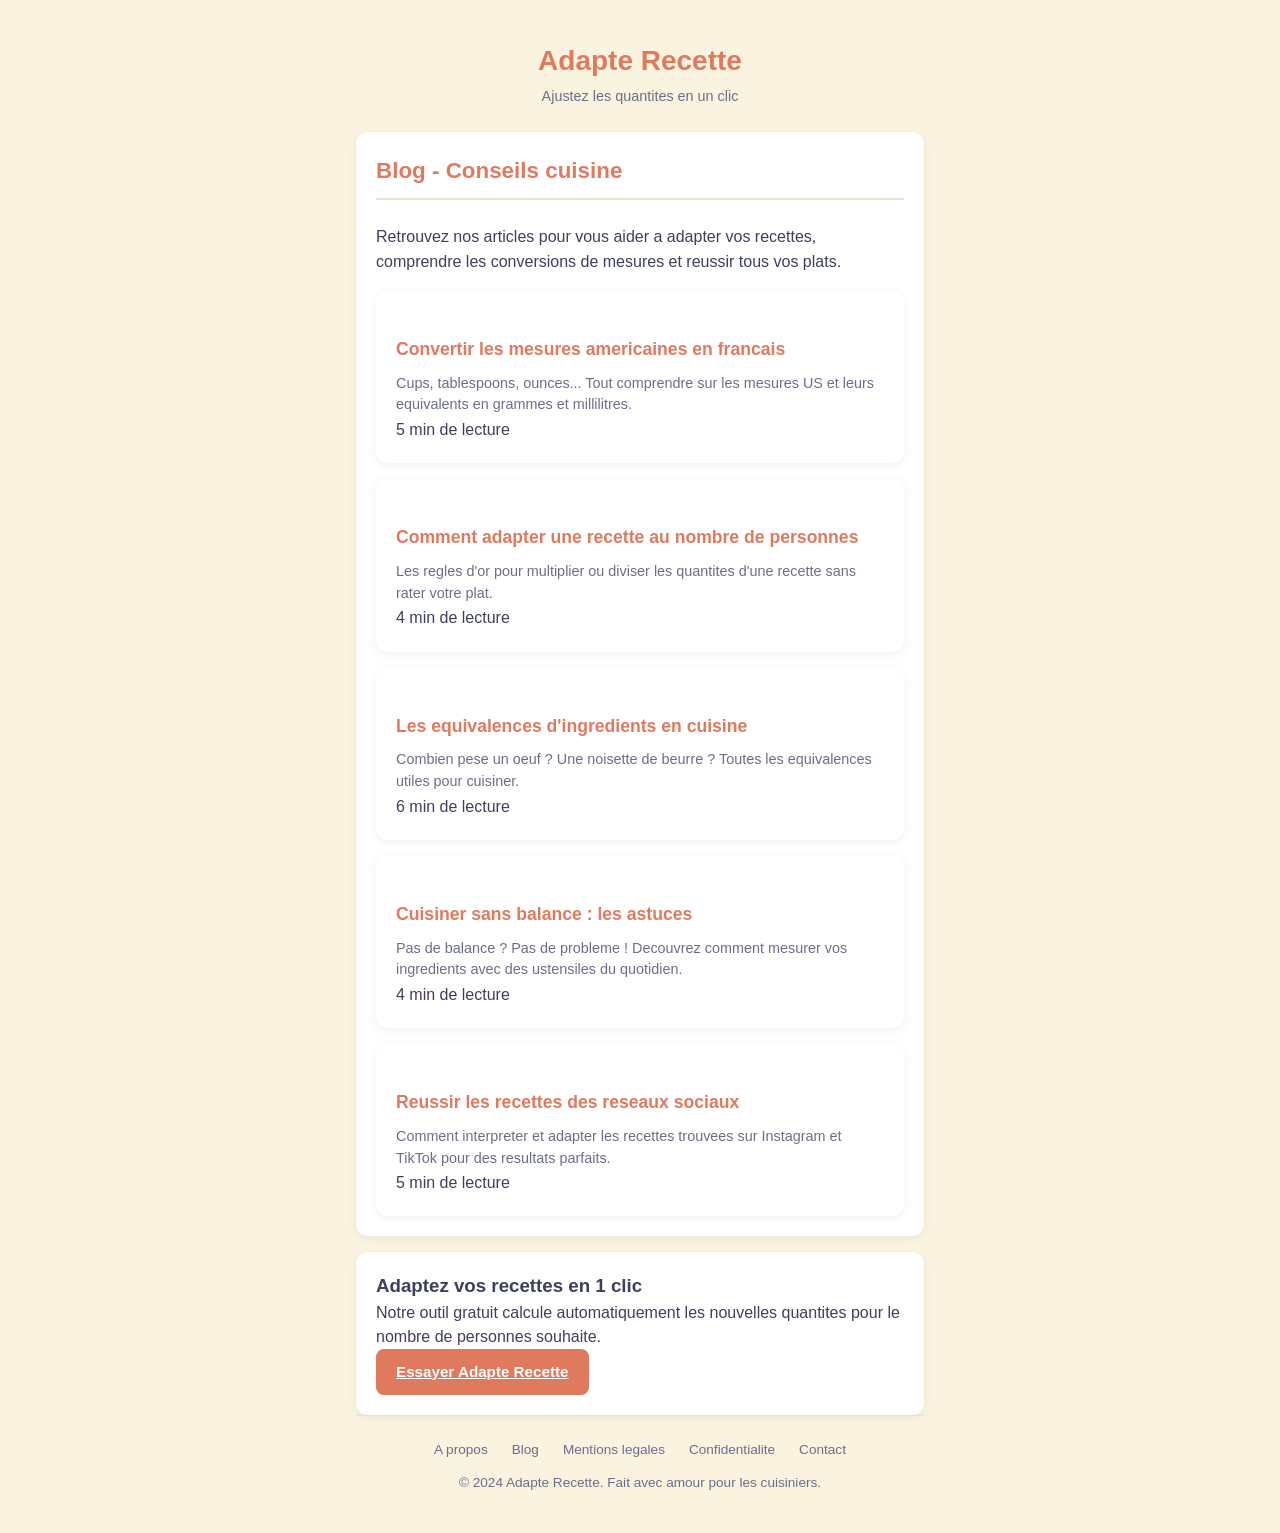
==== blog/index.html @ 4d9b710d "Add blog section with 5 SEO articles and internal linking - Add blog index page with article cards -" ====
<!DOCTYPE html>
<html lang="fr">
<head>
    <meta charset="UTF-8">
    <meta name="viewport" content="width=device-width, initial-scale=1.0">
    <meta name="description" content="Conseils et astuces pour adapter vos recettes, convertir les mesures et reussir tous vos plats.">
    <meta name="theme-color" content="#E07A5F">
    <title>Blog - Conseils cuisine | Adapte Recette</title>
    <link rel="icon" type="image/svg+xml" href="/icons/icon.svg">
    <link rel="apple-touch-icon" href="/icons/icon-192.png">
    <link rel="stylesheet" href="/style.css?v=4">
    <link rel="canonical" href="https://adapte-recette.fr/blog">
</head>
<body>
    <div class="container">
        <header>
            <a href="/" class="header-link">
                <h1>Adapte Recette</h1>
            </a>
            <p class="subtitle">Ajustez les quantites en un clic</p>
        </header>

        <main>
            <section class="card content-page">
                <h2>Blog - Conseils cuisine</h2>
                <p class="blog-intro">Retrouvez nos articles pour vous aider a adapter vos recettes, comprendre les conversions de mesures et reussir tous vos plats.</p>

                <div class="blog-grid">
                    <article class="blog-card">
                        <h3><a href="/blog/convertir-mesures-americaines-francaises">Convertir les mesures americaines en francais</a></h3>
                        <p>Cups, tablespoons, ounces... Tout comprendre sur les mesures US et leurs equivalents en grammes et millilitres.</p>
                        <span class="blog-meta">5 min de lecture</span>
                    </article>

                    <article class="blog-card">
                        <h3><a href="/blog/adapter-recette-nombre-personnes">Comment adapter une recette au nombre de personnes</a></h3>
                        <p>Les regles d'or pour multiplier ou diviser les quantites d'une recette sans rater votre plat.</p>
                        <span class="blog-meta">4 min de lecture</span>
                    </article>

                    <article class="blog-card">
                        <h3><a href="/blog/equivalences-ingredients-cuisine">Les equivalences d'ingredients en cuisine</a></h3>
                        <p>Combien pese un oeuf ? Une noisette de beurre ? Toutes les equivalences utiles pour cuisiner.</p>
                        <span class="blog-meta">6 min de lecture</span>
                    </article>

                    <article class="blog-card">
                        <h3><a href="/blog/cuisiner-sans-balance">Cuisiner sans balance : les astuces</a></h3>
                        <p>Pas de balance ? Pas de probleme ! Decouvrez comment mesurer vos ingredients avec des ustensiles du quotidien.</p>
                        <span class="blog-meta">4 min de lecture</span>
                    </article>

                    <article class="blog-card">
                        <h3><a href="/blog/reussir-recettes-reseaux-sociaux">Reussir les recettes des reseaux sociaux</a></h3>
                        <p>Comment interpreter et adapter les recettes trouvees sur Instagram et TikTok pour des resultats parfaits.</p>
                        <span class="blog-meta">5 min de lecture</span>
                    </article>
                </div>
            </section>

            <section class="card cta-card">
                <h3>Adaptez vos recettes en 1 clic</h3>
                <p>Notre outil gratuit calcule automatiquement les nouvelles quantites pour le nombre de personnes souhaite.</p>
                <a href="/" class="btn btn-primary">Essayer Adapte Recette</a>
            </section>
        </main>

        <footer>
            <div class="footer-links">
                <a href="/a-propos">A propos</a>
                <a href="/blog">Blog</a>
                <a href="/mentions-legales">Mentions legales</a>
                <a href="/confidentialite">Confidentialite</a>
                <a href="/contact">Contact</a>
            </div>
            <p class="footer-copy">&copy; 2024 Adapte Recette. Fait avec amour pour les cuisiniers.</p>
        </footer>
    </div>
</body>
</html>
---- style.css ----
/* Variables */
:root {
    --color-primary: #E07A5F;
    --color-primary-dark: #c9644a;
    --color-secondary: #F4A261;
    --color-accent: #F2CC8F;
    --color-bg: #FAF3E0;
    --color-bg-card: #FFFFFF;
    --color-text: #3D405B;
    --color-text-light: #6B6E8A;
    --color-border: #E8E1D1;
    --color-success: #81B29A;
    --color-error: #E07A5F;
    --radius: 12px;
    --radius-sm: 8px;
    --shadow: 0 2px 8px rgba(61, 64, 91, 0.08);
    --shadow-lg: 0 4px 16px rgba(61, 64, 91, 0.12);
    --transition: 0.2s ease;
}

/* Reset */
*, *::before, *::after {
    box-sizing: border-box;
    margin: 0;
    padding: 0;
}

/* Base */
html {
    font-size: 16px;
}

body {
    font-family: -apple-system, BlinkMacSystemFont, 'Segoe UI', Roboto, Oxygen, Ubuntu, sans-serif;
    background-color: var(--color-bg);
    color: var(--color-text);
    line-height: 1.5;
    min-height: 100vh;
}

/* Container */
.container {
    max-width: 600px;
    margin: 0 auto;
    padding: 1rem;
    min-height: 100vh;
    display: flex;
    flex-direction: column;
}

/* Header */
header {
    text-align: center;
    padding: 1.5rem 0;
}

header h1 {
    font-size: 1.75rem;
    color: var(--color-primary);
    font-weight: 700;
}

.subtitle {
    color: var(--color-text-light);
    font-size: 0.9rem;
    margin-top: 0.25rem;
}

/* Main */
main {
    flex: 1;
    display: flex;
    flex-direction: column;
    gap: 1rem;
}

/* Cards */
.card {
    background: var(--color-bg-card);
    border-radius: var(--radius);
    padding: 1.25rem;
    box-shadow: var(--shadow);
}

.card h2 {
    font-size: 1.1rem;
    margin-bottom: 1rem;
    color: var(--color-text);
}

/* Tabs */
.tabs {
    display: flex;
    gap: 0.5rem;
    margin-bottom: 1rem;
    border-bottom: 2px solid var(--color-border);
    padding-bottom: 0.5rem;
}

.tab {
    flex: 1;
    padding: 0.6rem 0.75rem;
    border: none;
    background: transparent;
    color: var(--color-text-light);
    font-size: 0.9rem;
    font-weight: 500;
    cursor: pointer;
    border-radius: var(--radius-sm);
    transition: var(--transition);
}

.tab:hover {
    background: var(--color-bg);
}

.tab.active {
    background: var(--color-primary);
    color: white;
}

/* Tab panels */
.tab-panel {
    display: none;
}

.tab-panel.active {
    display: block;
}

/* Form elements */
label {
    display: block;
    font-size: 0.9rem;
    font-weight: 500;
    margin-bottom: 0.5rem;
    color: var(--color-text);
}

input[type="text"],
input[type="url"],
input[type="number"],
textarea {
    width: 100%;
    padding: 0.75rem 1rem;
    border: 2px solid var(--color-border);
    border-radius: var(--radius-sm);
    font-size: 1rem;
    font-family: inherit;
    transition: var(--transition);
    background: var(--color-bg-card);
}

input:focus,
textarea:focus {
    outline: none;
    border-color: var(--color-primary);
}

textarea {
    resize: vertical;
    min-height: 120px;
}

.input-group {
    display: flex;
    gap: 0.5rem;
}

.input-group input {
    flex: 1;
}

.hint {
    font-size: 0.8rem;
    color: var(--color-text-light);
    margin-top: 0.5rem;
}

/* Buttons */
.btn {
    padding: 0.75rem 1.25rem;
    border: none;
    border-radius: var(--radius-sm);
    font-size: 0.95rem;
    font-weight: 600;
    cursor: pointer;
    transition: var(--transition);
    display: inline-flex;
    align-items: center;
    justify-content: center;
    gap: 0.5rem;
}

.btn-primary {
    background: var(--color-primary);
    color: white;
}

.btn-primary:hover {
    background: var(--color-primary-dark);
}

.btn-primary:active {
    transform: scale(0.98);
}

.btn-secondary {
    background: var(--color-bg);
    color: var(--color-text);
    border: 2px solid var(--color-border);
}

.btn-secondary:hover {
    background: var(--color-border);
}

.btn-icon {
    width: 40px;
    height: 40px;
    padding: 0;
    border: none;
    border-radius: var(--radius-sm);
    font-size: 1.25rem;
    cursor: pointer;
    transition: var(--transition);
    display: flex;
    align-items: center;
    justify-content: center;
}

.btn-add {
    background: var(--color-success);
    color: white;
}

.btn-add:hover {
    opacity: 0.9;
}

.btn-remove {
    background: var(--color-error);
    color: white;
}

.btn-remove:hover {
    opacity: 0.9;
}

.btn-chip {
    padding: 0.4rem 0.75rem;
    border: 2px solid var(--color-border);
    border-radius: 20px;
    background: var(--color-bg-card);
    color: var(--color-text);
    font-size: 0.85rem;
    cursor: pointer;
    transition: var(--transition);
}

.btn-chip:hover {
    border-color: var(--color-primary);
    color: var(--color-primary);
}

.btn-chip.active {
    background: var(--color-primary);
    border-color: var(--color-primary);
    color: white;
}

/* Manual form */
.manual-form {
    display: flex;
    flex-direction: column;
    gap: 0.75rem;
    margin-bottom: 1rem;
}

.manual-row {
    display: grid;
    grid-template-columns: 1fr 1fr 2fr auto;
    gap: 0.5rem;
    align-items: center;
}

.manual-row input {
    padding: 0.6rem 0.75rem;
}

/* Portions row (original → target) */
.portions-row {
    display: flex;
    align-items: center;
    justify-content: center;
    gap: 0.75rem;
    margin-bottom: 1rem;
    padding: 1rem;
    background: var(--color-bg);
    border-radius: var(--radius-sm);
    flex-wrap: wrap;
}

.portions-original,
.portions-target-group {
    display: flex;
    align-items: center;
    gap: 0.5rem;
}

.portions-original label,
.portions-target-group label {
    margin-bottom: 0;
    white-space: nowrap;
    font-size: 0.9rem;
}

.portions-original input {
    width: 60px;
    text-align: center;
    font-weight: 600;
    font-size: 1.1rem;
}

.portions-arrow {
    font-size: 1.5rem;
    color: var(--color-primary);
    font-weight: bold;
}

.portions-hint {
    font-size: 0.75rem;
    color: var(--color-secondary);
    font-style: italic;
    display: none;
}

.portions-original.needs-check .portions-hint {
    display: inline;
}

.portions-original.needs-check input {
    border-color: var(--color-secondary);
    background-color: #FFF8F0;
}

.portions-original.confirmed .portions-hint {
    display: none;
}

/* Stepper component (+/-) */
.stepper {
    display: inline-flex;
    align-items: stretch;
    background: var(--color-bg-card);
    border: 2px solid var(--color-primary);
    border-radius: var(--radius);
    overflow: hidden;
    height: 52px;
}

.stepper input[type="number"] {
    width: 60px;
    height: 100%;
    text-align: center;
    font-weight: 700;
    font-size: 1.4rem;
    border: none;
    border-left: 2px solid var(--color-primary);
    border-right: 2px solid var(--color-primary);
    border-radius: 0;
    padding: 0;
    background: white;
    -moz-appearance: textfield;
    color: var(--color-text);
}

.stepper input[type="number"]::-webkit-outer-spin-button,
.stepper input[type="number"]::-webkit-inner-spin-button {
    -webkit-appearance: none;
    margin: 0;
}

.stepper input[type="number"]:focus {
    outline: none;
    box-shadow: none;
}

button.stepper-btn {
    width: 52px;
    height: 100%;
    min-width: 52px;
    padding: 0;
    margin: 0;
    border: none;
    border-radius: 0;
    background: var(--color-primary);
    color: white;
    font-size: 1.75rem;
    font-weight: 300;
    cursor: pointer;
    transition: background 0.15s ease;
    display: flex;
    align-items: center;
    justify-content: center;
    line-height: 1;
    -webkit-tap-highlight-color: transparent;
    user-select: none;
}

button.stepper-btn:hover {
    background: var(--color-primary-dark);
}

button.stepper-btn:active {
    background: #B8543B;
}

/* Collapsible sections */
.collapsible .collapsible-header {
    display: flex;
    justify-content: space-between;
    align-items: center;
    cursor: pointer;
    padding: 0.5rem 0;
    user-select: none;
}

.collapsible .collapsible-header h2 {
    margin-bottom: 0;
}

.collapsible .collapse-icon {
    font-size: 0.8rem;
    color: var(--color-text-light);
    transition: transform 0.2s ease;
}

.collapsible.collapsed .collapse-icon {
    transform: rotate(-90deg);
}

.collapsible .collapsible-content {
    overflow: hidden;
    transition: max-height 0.3s ease;
}

.collapsible.collapsed .collapsible-content {
    max-height: 0 !important;
    padding-top: 0;
    padding-bottom: 0;
}

.ingredient-count {
    font-size: 0.85rem;
    color: var(--color-text-light);
    font-weight: normal;
}

/* Ingredients list */
.ingredients-list {
    display: flex;
    flex-direction: column;
    gap: 0.5rem;
    margin-bottom: 1rem;
}

.ingredient-item {
    display: grid;
    grid-template-columns: 1fr 1fr 2fr auto;
    gap: 0.5rem;
    align-items: center;
    padding: 0.5rem;
    background: var(--color-bg);
    border-radius: var(--radius-sm);
}

.ingredient-item input {
    padding: 0.5rem 0.75rem;
    font-size: 0.9rem;
}

/* Radio buttons */
.calc-mode {
    display: flex;
    gap: 1rem;
    margin-bottom: 1rem;
    justify-content: center;
}

.radio-label {
    display: flex;
    align-items: center;
    gap: 0.5rem;
    cursor: pointer;
    font-size: 0.95rem;
}

.radio-label input[type="radio"] {
    width: 18px;
    height: 18px;
    accent-color: var(--color-primary);
}

/* Calc input */
.calc-input {
    padding: 1rem;
    background: var(--color-bg);
    border-radius: var(--radius-sm);
}

.calc-input label {
    margin-bottom: 0.5rem;
}

.calc-input input {
    width: 100px;
    text-align: center;
    font-size: 1.25rem;
    font-weight: 600;
}

.quick-multipliers {
    display: flex;
    gap: 0.5rem;
    margin-top: 0.75rem;
    flex-wrap: wrap;
}

/* Result section */
.result-info {
    font-size: 0.9rem;
    color: var(--color-text-light);
    margin-bottom: 1rem;
    padding-bottom: 0.75rem;
    border-bottom: 1px solid var(--color-border);
}

.result-list {
    display: flex;
    flex-direction: column;
    gap: 0.5rem;
    margin-bottom: 1rem;
}

.result-item {
    display: flex;
    align-items: center;
    gap: 0.75rem;
    padding: 0.75rem;
    background: var(--color-bg);
    border-radius: var(--radius-sm);
}

.result-item-qty {
    font-weight: 600;
    color: var(--color-primary);
    min-width: 80px;
}

.result-item-name {
    font-weight: 500;
    flex: 1;
}

/* Footer */
footer {
    text-align: center;
    padding: 1.5rem 0;
    color: var(--color-text-light);
    font-size: 0.85rem;
    margin-top: auto;
    border-top: 1px solid var(--color-border);
}

.footer-links {
    display: flex;
    justify-content: center;
    gap: 1.5rem;
    flex-wrap: wrap;
    margin-bottom: 0.75rem;
}

.footer-links a {
    color: var(--color-text-light);
    text-decoration: none;
    transition: color 0.2s ease;
}

.footer-links a:hover {
    color: var(--color-primary);
}

.footer-copy {
    margin: 0;
}

/* Header link */
.header-link {
    text-decoration: none;
    color: inherit;
}

/* Content pages (About, Legal, etc.) */
.content-page {
    line-height: 1.7;
}

.content-page h2 {
    font-size: 1.4rem;
    color: var(--color-primary);
    margin-bottom: 1.5rem;
    padding-bottom: 0.5rem;
    border-bottom: 2px solid var(--color-border);
}

.content-page h3 {
    font-size: 1.1rem;
    color: var(--color-text);
    margin-top: 1.5rem;
    margin-bottom: 0.75rem;
}

.content-page h4 {
    font-size: 0.95rem;
    color: var(--color-text);
    margin-top: 1rem;
    margin-bottom: 0.5rem;
}

.content-page p {
    margin-bottom: 0.75rem;
    color: var(--color-text);
}

.content-page ul,
.content-page ol {
    margin-bottom: 1rem;
    padding-left: 1.5rem;
}

.content-page li {
    margin-bottom: 0.5rem;
}

.content-page a {
    color: var(--color-primary);
    text-decoration: none;
}

.content-page a:hover {
    text-decoration: underline;
}

.content-page section {
    margin-bottom: 1.5rem;
}

.content-page .last-update {
    font-size: 0.8rem;
    color: var(--color-text-light);
    font-style: italic;
    margin-top: 2rem;
    padding-top: 1rem;
    border-top: 1px solid var(--color-border);
}

/* Cookies table */
.cookies-table {
    width: 100%;
    border-collapse: collapse;
    margin: 1rem 0;
    font-size: 0.9rem;
}

.cookies-table th,
.cookies-table td {
    padding: 0.75rem;
    text-align: left;
    border-bottom: 1px solid var(--color-border);
}

.cookies-table th {
    background: var(--color-bg);
    font-weight: 600;
}

/* Social links */
.social-links {
    display: flex;
    gap: 1rem;
    margin-top: 0.5rem;
}

.social-link {
    display: inline-flex;
    align-items: center;
    gap: 0.5rem;
    padding: 0.5rem 1rem;
    background: var(--color-bg);
    border-radius: var(--radius-sm);
    color: var(--color-text);
    text-decoration: none;
    font-weight: 500;
    transition: var(--transition);
}

.social-link:hover {
    background: var(--color-primary);
    color: white;
}

/* Loading overlay */
.loading-overlay {
    position: fixed;
    top: 0;
    left: 0;
    right: 0;
    bottom: 0;
    background: rgba(250, 243, 224, 0.9);
    display: flex;
    flex-direction: column;
    align-items: center;
    justify-content: center;
    gap: 1rem;
    z-index: 1000;
}

.spinner {
    width: 40px;
    height: 40px;
    border: 4px solid var(--color-border);
    border-top-color: var(--color-primary);
    border-radius: 50%;
    animation: spin 0.8s linear infinite;
}

@keyframes spin {
    to { transform: rotate(360deg); }
}

/* Toast notifications */
.toast-container {
    position: fixed;
    bottom: 1rem;
    left: 50%;
    transform: translateX(-50%);
    z-index: 1001;
    display: flex;
    flex-direction: column;
    gap: 0.5rem;
}

.toast {
    padding: 0.75rem 1.25rem;
    border-radius: var(--radius-sm);
    background: var(--color-text);
    color: white;
    font-size: 0.9rem;
    box-shadow: var(--shadow-lg);
    animation: slideUp 0.3s ease;
}

.toast.success {
    background: var(--color-success);
}

.toast.error {
    background: var(--color-error);
}

@keyframes slideUp {
    from {
        opacity: 0;
        transform: translateY(20px);
    }
    to {
        opacity: 1;
        transform: translateY(0);
    }
}

/* Help details */
.help-details {
    margin-top: 1rem;
    font-size: 0.85rem;
}

.help-details summary {
    cursor: pointer;
    color: var(--color-primary);
    font-weight: 500;
}

.help-details summary:hover {
    text-decoration: underline;
}

.help-content {
    margin-top: 0.75rem;
    padding: 1rem;
    background: var(--color-bg);
    border-radius: var(--radius-sm);
    color: var(--color-text-light);
}

.help-content p {
    margin-bottom: 0.5rem;
    color: var(--color-text);
}

.help-content ol {
    margin-left: 1.25rem;
    margin-bottom: 1rem;
}

.help-content ol:last-child {
    margin-bottom: 0;
}

.help-content li {
    margin-bottom: 0.25rem;
}

/* Responsive */
@media (max-width: 480px) {
    .manual-row,
    .ingredient-item {
        grid-template-columns: 1fr 1fr;
        gap: 0.5rem;
    }

    /* Nom de l'ingredient sur toute la largeur */
    .manual-row .ingredient-name,
    .ingredient-item input[data-field="name"] {
        grid-column: 1 / -1;
        order: -1;
    }

    .manual-row .btn-icon,
    .ingredient-item .btn-icon {
        grid-column: 2;
        justify-self: end;
    }

    .tabs {
        flex-wrap: wrap;
    }

    .tab {
        font-size: 0.85rem;
        padding: 0.5rem;
    }
}

/* PWA standalone mode */
@media (display-mode: standalone) {
    .container {
        padding-top: env(safe-area-inset-top);
        padding-bottom: env(safe-area-inset-bottom);
    }
}

/* Ad container */
.ad-container {
    margin: 1rem 0;
    min-height: 100px;
    display: flex;
    justify-content: center;
    align-items: center;
}

.ad-container ins {
    max-width: 100%;
}

/* ===================== */
/* Blog Styles           */
/* ===================== */

/* Breadcrumb navigation */
.breadcrumb {
    font-size: 0.85rem;
    color: var(--color-text-light);
    margin-bottom: 1rem;
    padding: 0.5rem 0;
}

.breadcrumb a {
    color: var(--color-primary);
    text-decoration: none;
}

.breadcrumb a:hover {
    text-decoration: underline;
}

/* Blog grid (listing page) */
.blog-grid {
    display: grid;
    grid-template-columns: 1fr;
    gap: 1rem;
    margin-top: 1rem;
}

.blog-card {
    background: var(--color-bg-card);
    border-radius: var(--radius);
    padding: 1.25rem;
    box-shadow: var(--shadow);
    text-decoration: none;
    color: inherit;
    transition: var(--transition);
    display: block;
}

.blog-card:hover {
    box-shadow: var(--shadow-lg);
    transform: translateY(-2px);
}

.blog-card h3 {
    font-size: 1.1rem;
    color: var(--color-primary);
    margin-bottom: 0.5rem;
}

.blog-card p {
    font-size: 0.9rem;
    color: var(--color-text-light);
    line-height: 1.5;
    margin: 0;
}

.blog-card .blog-card-meta {
    font-size: 0.8rem;
    color: var(--color-text-light);
    margin-top: 0.75rem;
    opacity: 0.8;
}

/* Blog article styles */
.blog-article h2 {
    font-size: 1.5rem;
}

.article-meta {
    font-size: 0.85rem;
    color: var(--color-text-light);
    margin-bottom: 1.5rem;
    padding-bottom: 1rem;
    border-bottom: 1px solid var(--color-border);
}

.article-intro {
    font-size: 1.05rem;
    color: var(--color-text);
    line-height: 1.7;
    margin-bottom: 1.5rem;
    padding: 1rem;
    background: var(--color-bg);
    border-radius: var(--radius-sm);
    border-left: 4px solid var(--color-primary);
}

/* Conversion tables in articles */
.conversion-table {
    width: 100%;
    border-collapse: collapse;
    margin: 1rem 0;
    font-size: 0.9rem;
    background: var(--color-bg-card);
    border-radius: var(--radius-sm);
    overflow: hidden;
}

.conversion-table th,
.conversion-table td {
    padding: 0.75rem 1rem;
    text-align: left;
    border-bottom: 1px solid var(--color-border);
}

.conversion-table th {
    background: var(--color-primary);
    color: white;
    font-weight: 600;
}

.conversion-table tr:last-child td {
    border-bottom: none;
}

.conversion-table tr:nth-child(even) {
    background: var(--color-bg);
}

/* Formula box (for mathematical formulas) */
.formula-box {
    background: var(--color-bg);
    border: 2px solid var(--color-secondary);
    border-radius: var(--radius);
    padding: 1rem 1.25rem;
    margin: 1rem 0;
    text-align: center;
}

.formula-box code {
    font-size: 1.1rem;
    font-weight: 600;
    color: var(--color-text);
    background: none;
    padding: 0;
}

/* Article CTA (Call to Action) */
.article-cta {
    background: linear-gradient(135deg, var(--color-primary) 0%, var(--color-primary-dark) 100%);
    color: white;
    border-radius: var(--radius);
    padding: 1.5rem;
    margin-top: 2rem;
    text-align: center;
}

.article-cta h4 {
    font-size: 1.2rem;
    margin-bottom: 0.5rem;
    color: white;
}

.article-cta p {
    font-size: 0.95rem;
    opacity: 0.95;
    margin-bottom: 1rem;
    color: white;
}

.article-cta .btn-primary {
    background: white;
    color: var(--color-primary);
}

.article-cta .btn-primary:hover {
    background: var(--color-bg);
}

/* Blog intro on listing page */
.blog-intro {
    color: var(--color-text-light);
    margin-bottom: 1rem;
    line-height: 1.6;
}
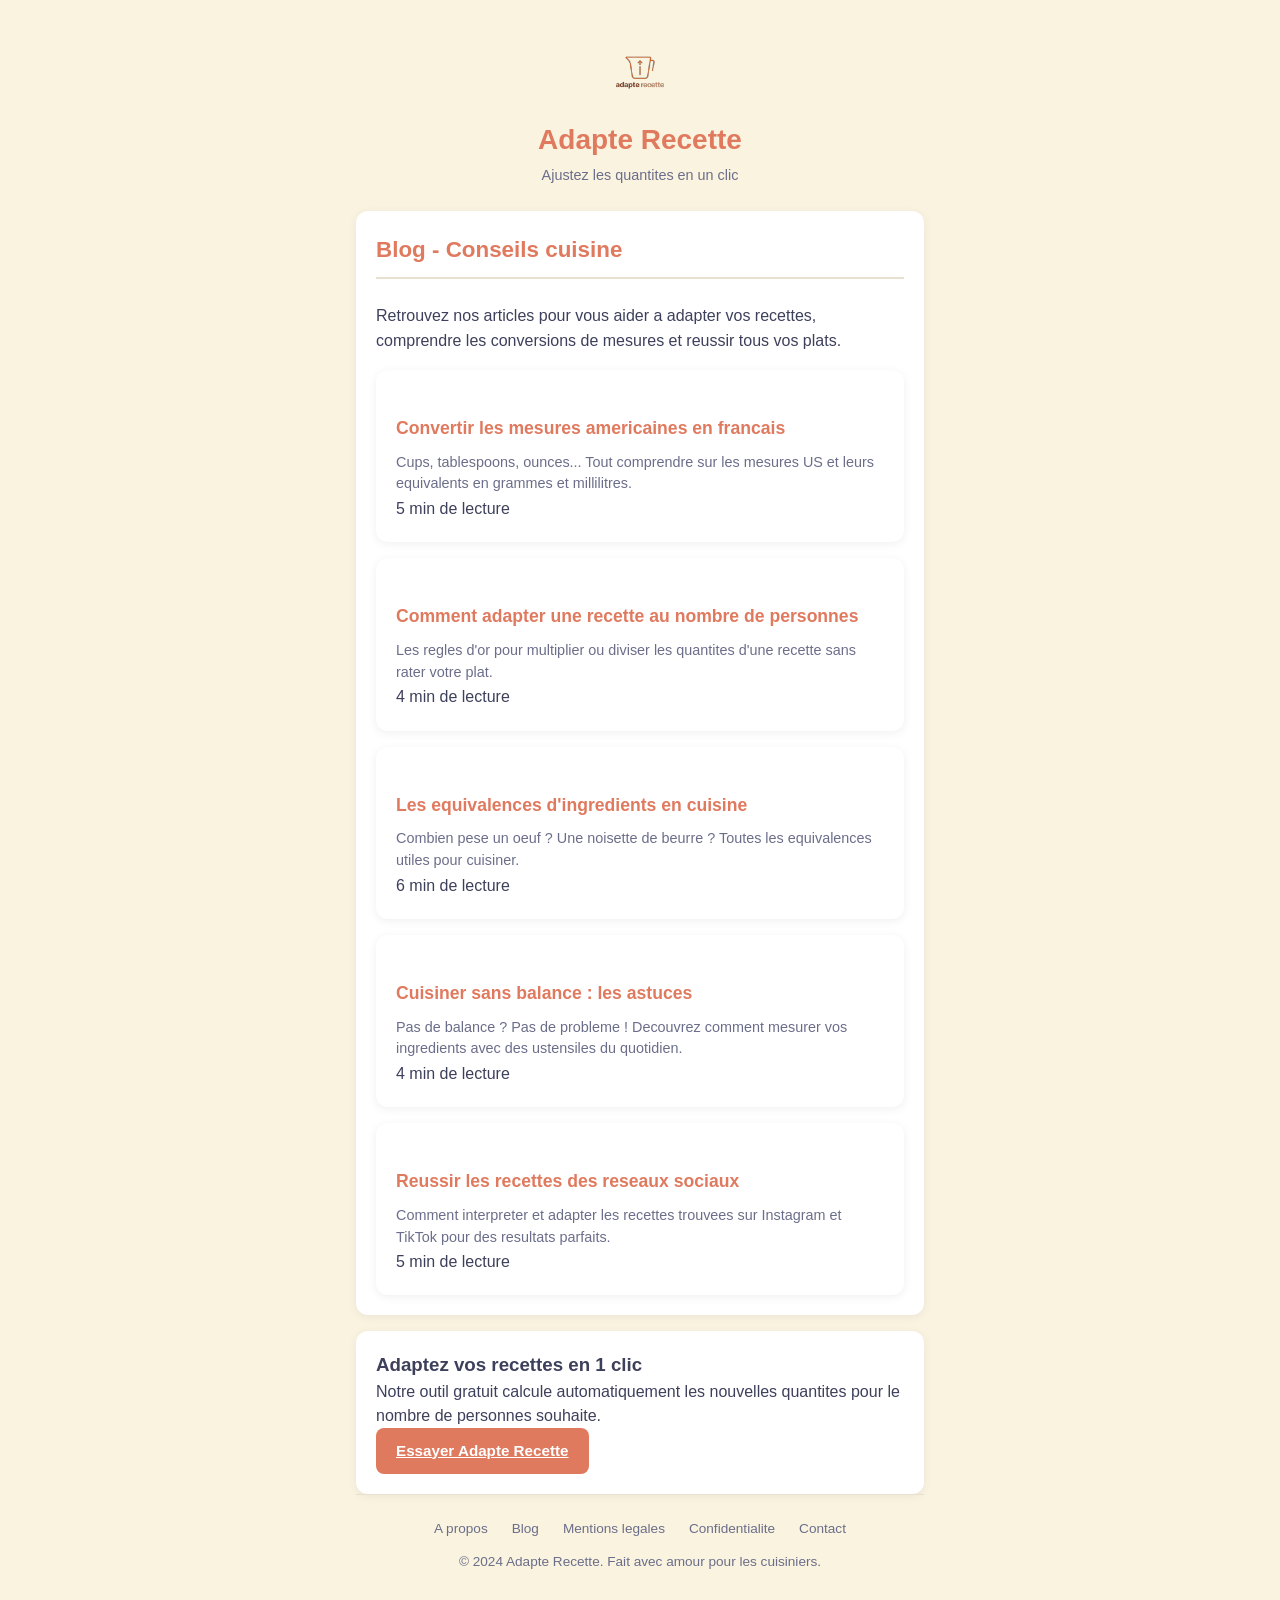
==== commit 91d7419c: "Add logo to header on all pages - Add logo-adapte-recette.svg to header - Add .header-logo CSS class" ====
--- a/blog/index.html
+++ b/blog/index.html
@@ -15,6 +15,7 @@
     <div class="container">
         <header>
             <a href="/" class="header-link">
+                <img src="/logo-adapte-recette.svg" alt="Adapte Recette" class="header-logo">
                 <h1>Adapte Recette</h1>
             </a>
             <p class="subtitle">Ajustez les quantites en un clic</p>
--- a/style.css
+++ b/style.css
@@ -54,6 +54,12 @@
     padding: 1.5rem 0;
 }
 
+.header-logo {
+    width: 64px;
+    height: 64px;
+    margin-bottom: 0.5rem;
+}
+
 header h1 {
     font-size: 1.75rem;
     color: var(--color-primary);
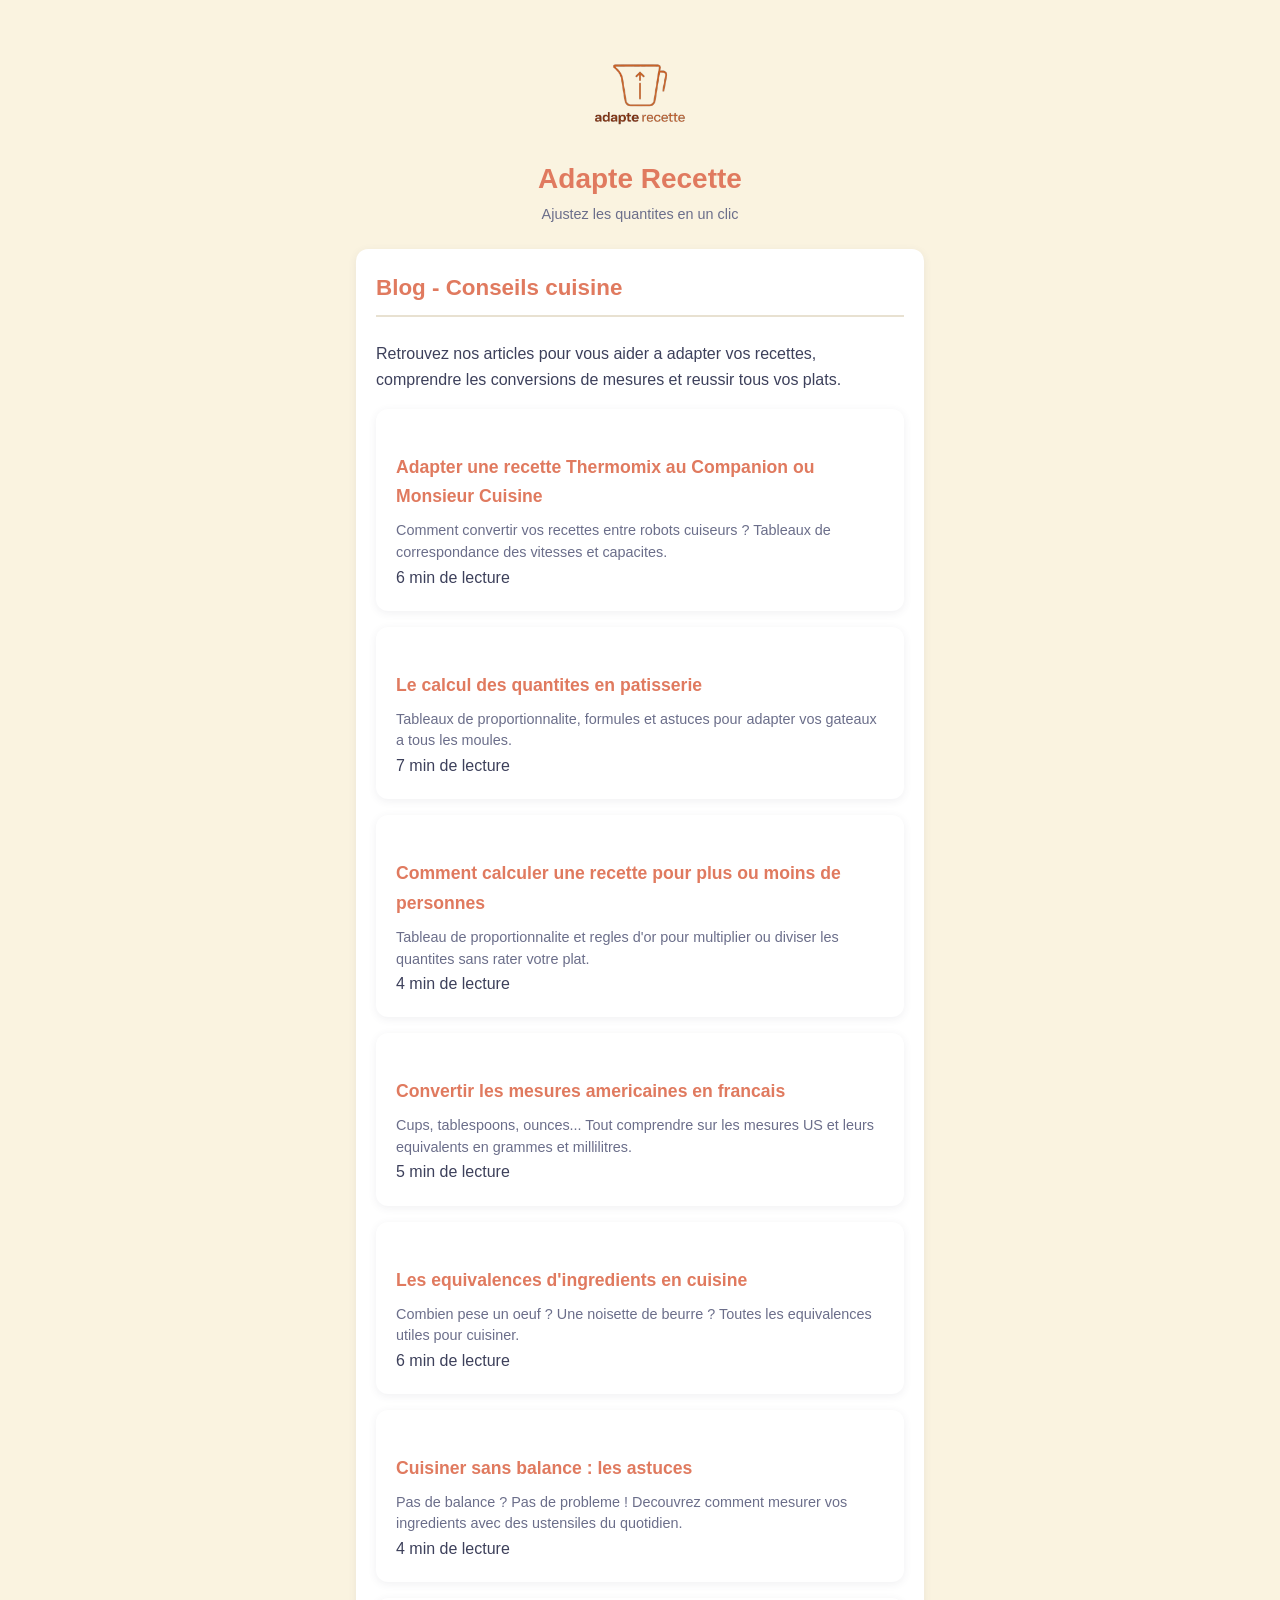
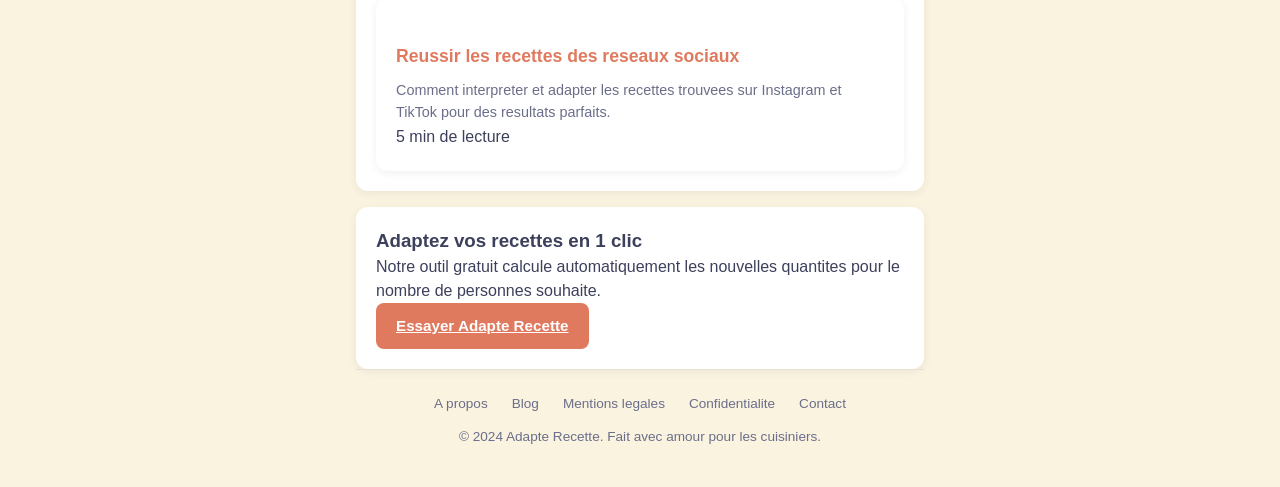
==== commit 9b6cc85b: "SEO optimization: keywords, logo adjustment, 2 new articles - Optimize homepage: title, meta descrip" ====
--- a/blog/index.html
+++ b/blog/index.html
@@ -3,9 +3,9 @@
 <head>
     <meta charset="UTF-8">
     <meta name="viewport" content="width=device-width, initial-scale=1.0">
-    <meta name="description" content="Conseils et astuces pour adapter vos recettes, convertir les mesures et reussir tous vos plats.">
+    <meta name="description" content="Comment calculer une recette, adapter les quantites, convertir les mesures americaines. Guides pour Thermomix, Companion et patisserie.">
     <meta name="theme-color" content="#E07A5F">
-    <title>Blog - Conseils cuisine | Adapte Recette</title>
+    <title>Blog - Calcul recette et adaptation quantites | Adapte Recette</title>
     <link rel="icon" type="image/svg+xml" href="/icons/icon.svg">
     <link rel="apple-touch-icon" href="/icons/icon-192.png">
     <link rel="stylesheet" href="/style.css?v=4">
@@ -28,15 +28,27 @@
 
                 <div class="blog-grid">
                     <article class="blog-card">
+                        <h3><a href="/blog/adapter-recette-thermomix-companion">Adapter une recette Thermomix au Companion ou Monsieur Cuisine</a></h3>
+                        <p>Comment convertir vos recettes entre robots cuiseurs ? Tableaux de correspondance des vitesses et capacites.</p>
+                        <span class="blog-meta">6 min de lecture</span>
+                    </article>
+
+                    <article class="blog-card">
+                        <h3><a href="/blog/calcul-quantites-patisserie">Le calcul des quantites en patisserie</a></h3>
+                        <p>Tableaux de proportionnalite, formules et astuces pour adapter vos gateaux a tous les moules.</p>
+                        <span class="blog-meta">7 min de lecture</span>
+                    </article>
+
+                    <article class="blog-card">
+                        <h3><a href="/blog/adapter-recette-nombre-personnes">Comment calculer une recette pour plus ou moins de personnes</a></h3>
+                        <p>Tableau de proportionnalite et regles d'or pour multiplier ou diviser les quantites sans rater votre plat.</p>
+                        <span class="blog-meta">4 min de lecture</span>
+                    </article>
+
+                    <article class="blog-card">
                         <h3><a href="/blog/convertir-mesures-americaines-francaises">Convertir les mesures americaines en francais</a></h3>
                         <p>Cups, tablespoons, ounces... Tout comprendre sur les mesures US et leurs equivalents en grammes et millilitres.</p>
                         <span class="blog-meta">5 min de lecture</span>
-                    </article>
-
-                    <article class="blog-card">
-                        <h3><a href="/blog/adapter-recette-nombre-personnes">Comment adapter une recette au nombre de personnes</a></h3>
-                        <p>Les regles d'or pour multiplier ou diviser les quantites d'une recette sans rater votre plat.</p>
-                        <span class="blog-meta">4 min de lecture</span>
                     </article>
 
                     <article class="blog-card">
--- a/style.css
+++ b/style.css
@@ -55,15 +55,27 @@
 }
 
 .header-logo {
-    width: 64px;
-    height: 64px;
-    margin-bottom: 0.5rem;
+    width: 180px;
+    height: auto;
+}
+
+/* Smaller logo for subpages (with text) */
+.header-link .header-logo {
+    width: 120px;
+    margin-bottom: 0.25rem;
 }
 
 header h1 {
     font-size: 1.75rem;
     color: var(--color-primary);
     font-weight: 700;
+    margin-bottom: 0.25rem;
+}
+
+/* When h1 contains only the logo (homepage) */
+header h1:has(> img:only-child) {
+    font-size: 0;
+    line-height: 1;
 }
 
 .subtitle {
@@ -1057,3 +1069,38 @@
     margin-bottom: 1rem;
     line-height: 1.6;
 }
+
+/* SEO section on homepage */
+.seo-section {
+    margin-top: 1.5rem;
+    background: var(--color-bg);
+    border: 1px solid var(--color-border);
+}
+
+.seo-section h2 {
+    font-size: 1.2rem;
+    color: var(--color-text);
+    border-bottom: none;
+    margin-bottom: 1rem;
+}
+
+.seo-section h3 {
+    font-size: 1rem;
+    margin-top: 1.25rem;
+    margin-bottom: 0.5rem;
+}
+
+.seo-section ul {
+    margin: 0.75rem 0;
+    padding-left: 1.25rem;
+}
+
+.seo-section li {
+    margin-bottom: 0.4rem;
+    font-size: 0.95rem;
+}
+
+.seo-section p {
+    font-size: 0.95rem;
+    line-height: 1.6;
+}
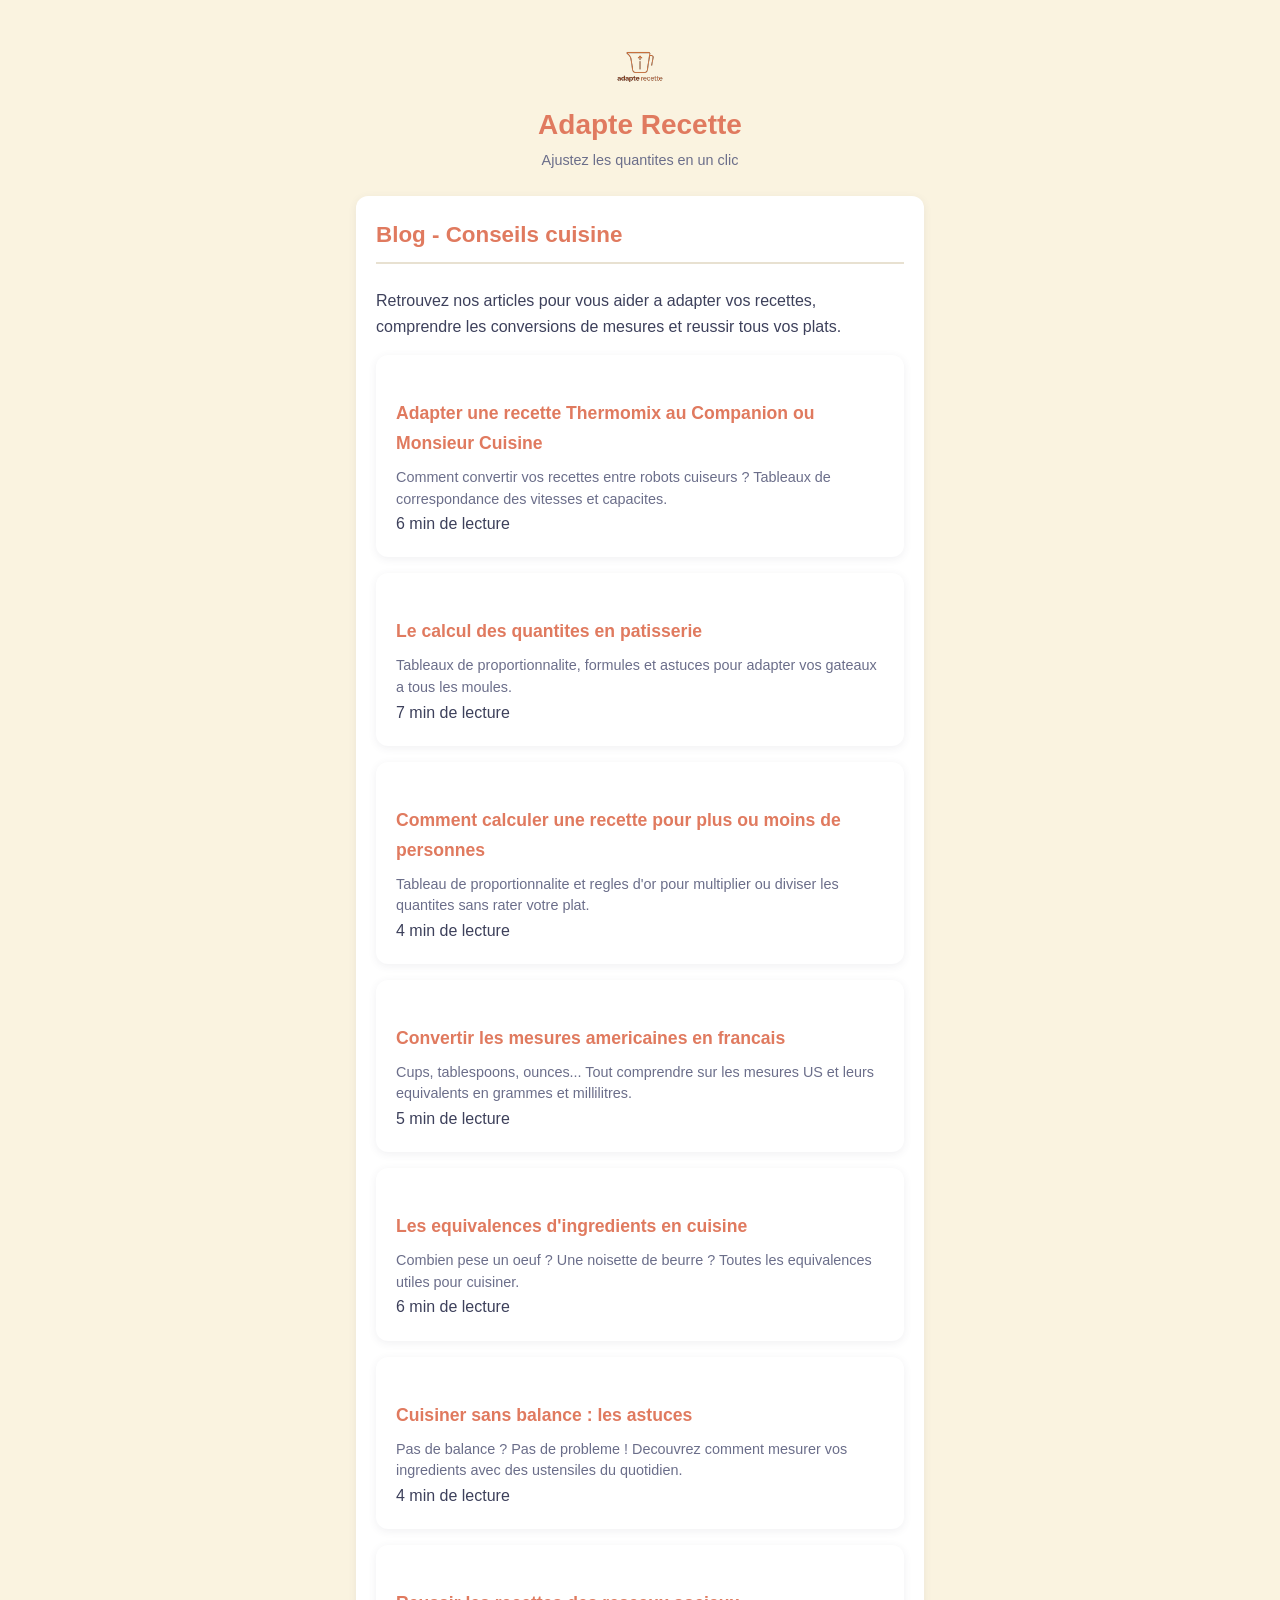
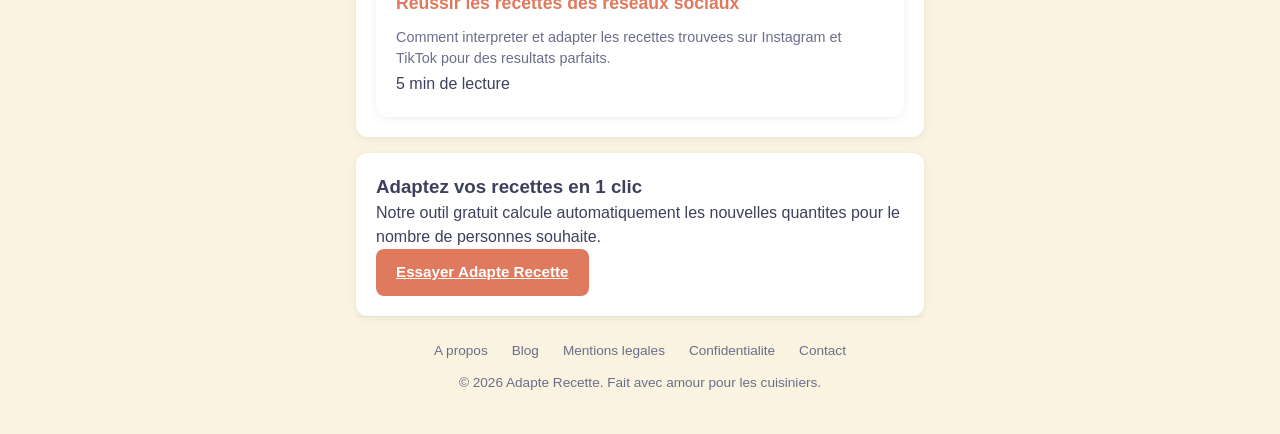
==== commit e734f225: "Add shared footer.js and contact form with API - Create footer.js for single-source footer managemen" ====
--- a/blog/index.html
+++ b/blog/index.html
@@ -78,16 +78,8 @@
             </section>
         </main>
 
-        <footer>
-            <div class="footer-links">
-                <a href="/a-propos">A propos</a>
-                <a href="/blog">Blog</a>
-                <a href="/mentions-legales">Mentions legales</a>
-                <a href="/confidentialite">Confidentialite</a>
-                <a href="/contact">Contact</a>
-            </div>
-            <p class="footer-copy">&copy; 2024 Adapte Recette. Fait avec amour pour les cuisiniers.</p>
-        </footer>
+        <footer></footer>
     </div>
+    <script src="/footer.js"></script>
 </body>
 </html>
--- a/style.css
+++ b/style.css
@@ -55,13 +55,13 @@
 }
 
 .header-logo {
-    width: 180px;
+    width: 100px;
     height: auto;
 }
 
 /* Smaller logo for subpages (with text) */
 .header-link .header-logo {
-    width: 120px;
+    width: 60px;
     margin-bottom: 0.25rem;
 }
 
@@ -1104,3 +1104,75 @@
     font-size: 0.95rem;
     line-height: 1.6;
 }
+
+/* Contact form */
+.contact-form {
+    margin: 1.5rem 0;
+}
+
+.form-group {
+    margin-bottom: 1rem;
+}
+
+.form-group label {
+    display: block;
+    margin-bottom: 0.5rem;
+    font-weight: 500;
+    color: var(--color-text);
+}
+
+.form-group input,
+.form-group textarea {
+    width: 100%;
+    padding: 0.75rem 1rem;
+    border: 2px solid var(--color-border);
+    border-radius: var(--radius-sm);
+    font-size: 1rem;
+    font-family: inherit;
+    transition: border-color 0.2s ease;
+}
+
+.form-group input:focus,
+.form-group textarea:focus {
+    outline: none;
+    border-color: var(--color-primary);
+}
+
+.form-group textarea {
+    resize: vertical;
+    min-height: 120px;
+}
+
+.btn-submit {
+    width: 100%;
+    padding: 1rem;
+    font-size: 1.1rem;
+    margin-top: 0.5rem;
+}
+
+.btn-submit:disabled {
+    opacity: 0.7;
+    cursor: not-allowed;
+}
+
+.form-status {
+    margin-top: 1rem;
+    padding: 1rem;
+    border-radius: var(--radius-sm);
+    text-align: center;
+    display: none;
+}
+
+.form-status.success {
+    display: block;
+    background: #d4edda;
+    color: #155724;
+    border: 1px solid #c3e6cb;
+}
+
+.form-status.error {
+    display: block;
+    background: #f8d7da;
+    color: #721c24;
+    border: 1px solid #f5c6cb;
+}
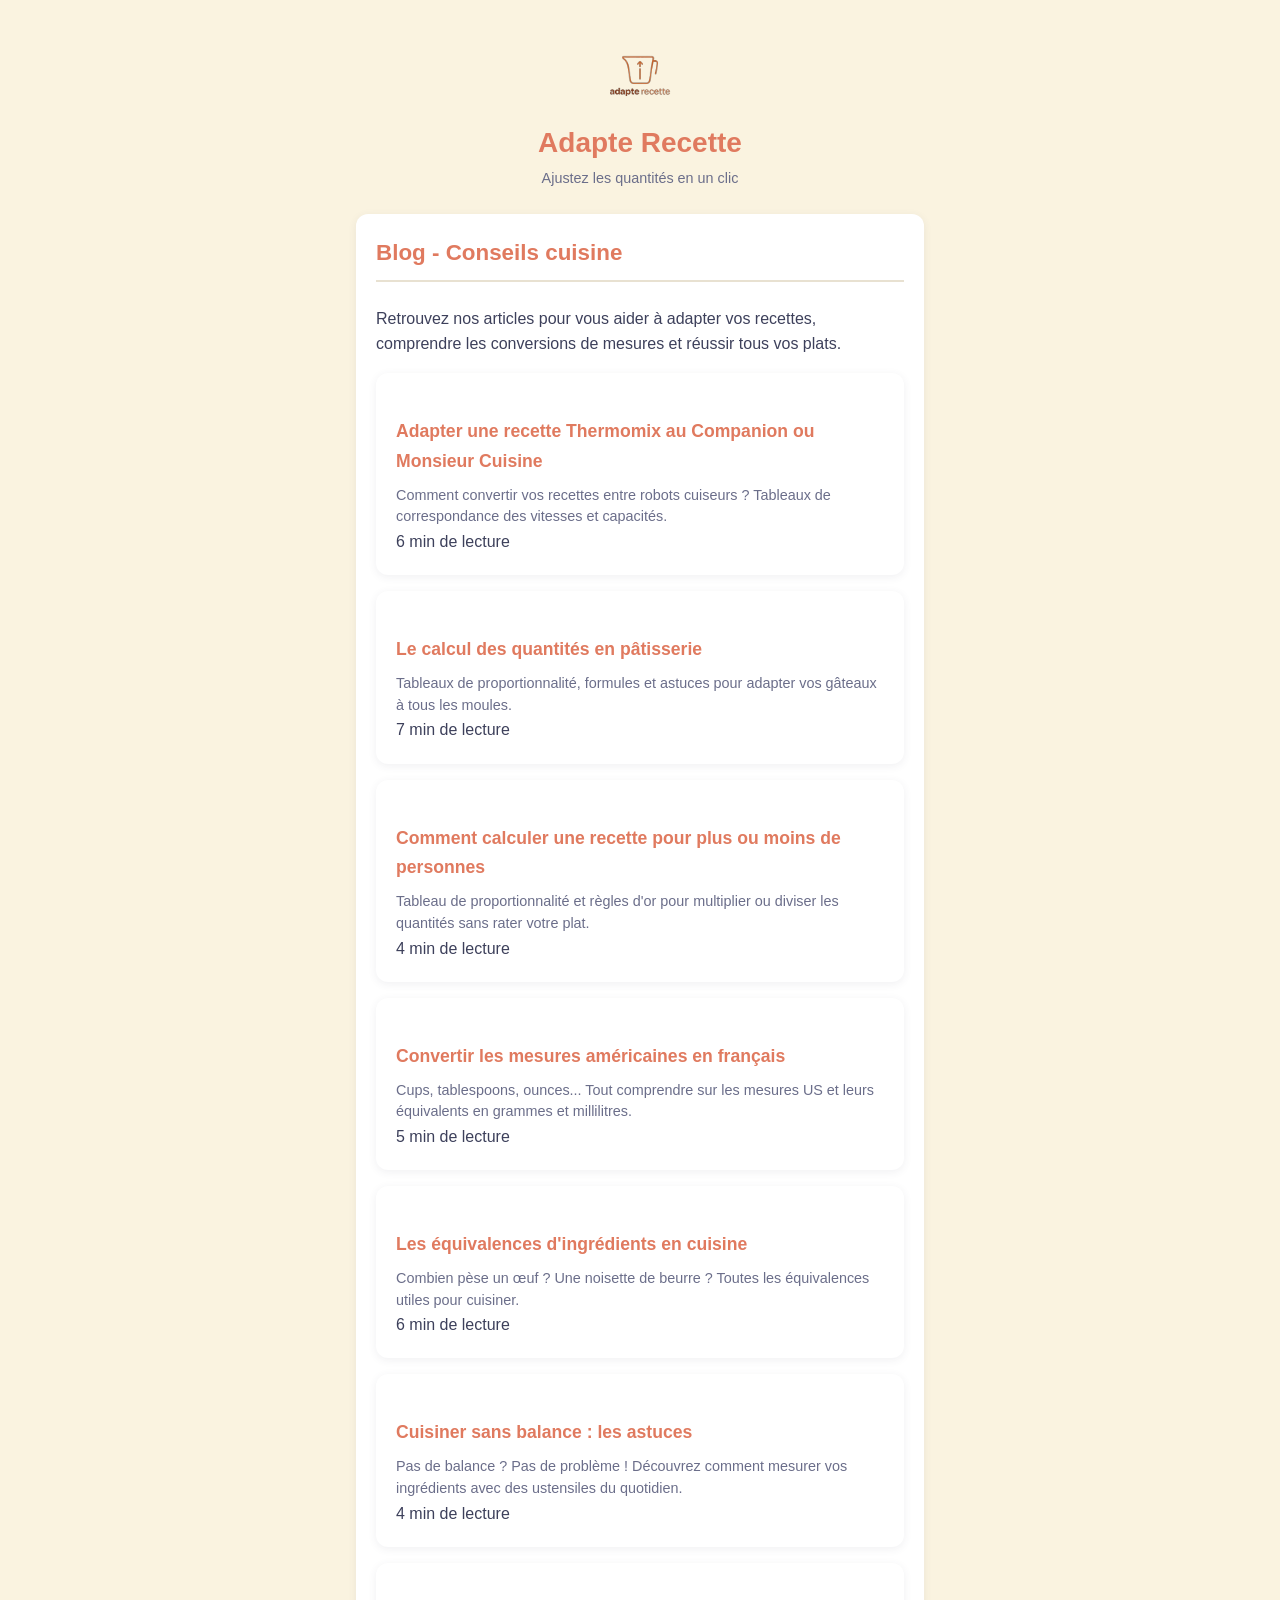
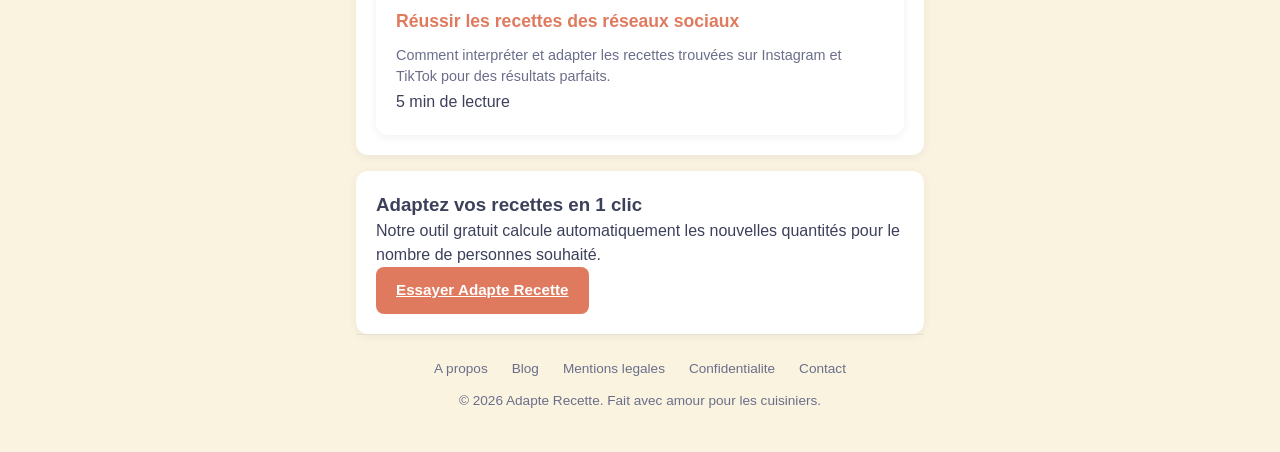
==== commit de3dd4e6: "Ajouter accents français + robots.txt + sitemap.xml - Correction des accents dans tous les fichiers " ====
--- a/blog/index.html
+++ b/blog/index.html
@@ -3,12 +3,12 @@
 <head>
     <meta charset="UTF-8">
     <meta name="viewport" content="width=device-width, initial-scale=1.0">
-    <meta name="description" content="Comment calculer une recette, adapter les quantites, convertir les mesures americaines. Guides pour Thermomix, Companion et patisserie.">
+    <meta name="description" content="Comment calculer une recette, adapter les quantités, convertir les mesures américaines. Guides pour Thermomix, Companion et pâtisserie.">
     <meta name="theme-color" content="#E07A5F">
-    <title>Blog - Calcul recette et adaptation quantites | Adapte Recette</title>
+    <title>Blog - Calcul recette et adaptation quantités | Adapte Recette</title>
     <link rel="icon" type="image/svg+xml" href="/icons/icon.svg">
     <link rel="apple-touch-icon" href="/icons/icon-192.png">
-    <link rel="stylesheet" href="/style.css?v=4">
+    <link rel="stylesheet" href="/style.css?v=6">
     <link rel="canonical" href="https://adapte-recette.fr/blog">
 </head>
 <body>
@@ -18,54 +18,54 @@
                 <img src="/logo-adapte-recette.svg" alt="Adapte Recette" class="header-logo">
                 <h1>Adapte Recette</h1>
             </a>
-            <p class="subtitle">Ajustez les quantites en un clic</p>
+            <p class="subtitle">Ajustez les quantités en un clic</p>
         </header>
 
         <main>
             <section class="card content-page">
                 <h2>Blog - Conseils cuisine</h2>
-                <p class="blog-intro">Retrouvez nos articles pour vous aider a adapter vos recettes, comprendre les conversions de mesures et reussir tous vos plats.</p>
+                <p class="blog-intro">Retrouvez nos articles pour vous aider à adapter vos recettes, comprendre les conversions de mesures et réussir tous vos plats.</p>
 
                 <div class="blog-grid">
                     <article class="blog-card">
                         <h3><a href="/blog/adapter-recette-thermomix-companion">Adapter une recette Thermomix au Companion ou Monsieur Cuisine</a></h3>
-                        <p>Comment convertir vos recettes entre robots cuiseurs ? Tableaux de correspondance des vitesses et capacites.</p>
+                        <p>Comment convertir vos recettes entre robots cuiseurs ? Tableaux de correspondance des vitesses et capacités.</p>
                         <span class="blog-meta">6 min de lecture</span>
                     </article>
 
                     <article class="blog-card">
-                        <h3><a href="/blog/calcul-quantites-patisserie">Le calcul des quantites en patisserie</a></h3>
-                        <p>Tableaux de proportionnalite, formules et astuces pour adapter vos gateaux a tous les moules.</p>
+                        <h3><a href="/blog/calcul-quantites-patisserie">Le calcul des quantités en pâtisserie</a></h3>
+                        <p>Tableaux de proportionnalité, formules et astuces pour adapter vos gâteaux à tous les moules.</p>
                         <span class="blog-meta">7 min de lecture</span>
                     </article>
 
                     <article class="blog-card">
                         <h3><a href="/blog/adapter-recette-nombre-personnes">Comment calculer une recette pour plus ou moins de personnes</a></h3>
-                        <p>Tableau de proportionnalite et regles d'or pour multiplier ou diviser les quantites sans rater votre plat.</p>
+                        <p>Tableau de proportionnalité et règles d'or pour multiplier ou diviser les quantités sans rater votre plat.</p>
                         <span class="blog-meta">4 min de lecture</span>
                     </article>
 
                     <article class="blog-card">
-                        <h3><a href="/blog/convertir-mesures-americaines-francaises">Convertir les mesures americaines en francais</a></h3>
-                        <p>Cups, tablespoons, ounces... Tout comprendre sur les mesures US et leurs equivalents en grammes et millilitres.</p>
+                        <h3><a href="/blog/convertir-mesures-americaines-francaises">Convertir les mesures américaines en français</a></h3>
+                        <p>Cups, tablespoons, ounces... Tout comprendre sur les mesures US et leurs équivalents en grammes et millilitres.</p>
                         <span class="blog-meta">5 min de lecture</span>
                     </article>
 
                     <article class="blog-card">
-                        <h3><a href="/blog/equivalences-ingredients-cuisine">Les equivalences d'ingredients en cuisine</a></h3>
-                        <p>Combien pese un oeuf ? Une noisette de beurre ? Toutes les equivalences utiles pour cuisiner.</p>
+                        <h3><a href="/blog/equivalences-ingredients-cuisine">Les équivalences d'ingrédients en cuisine</a></h3>
+                        <p>Combien pèse un œuf ? Une noisette de beurre ? Toutes les équivalences utiles pour cuisiner.</p>
                         <span class="blog-meta">6 min de lecture</span>
                     </article>
 
                     <article class="blog-card">
                         <h3><a href="/blog/cuisiner-sans-balance">Cuisiner sans balance : les astuces</a></h3>
-                        <p>Pas de balance ? Pas de probleme ! Decouvrez comment mesurer vos ingredients avec des ustensiles du quotidien.</p>
+                        <p>Pas de balance ? Pas de problème ! Découvrez comment mesurer vos ingrédients avec des ustensiles du quotidien.</p>
                         <span class="blog-meta">4 min de lecture</span>
                     </article>
 
                     <article class="blog-card">
-                        <h3><a href="/blog/reussir-recettes-reseaux-sociaux">Reussir les recettes des reseaux sociaux</a></h3>
-                        <p>Comment interpreter et adapter les recettes trouvees sur Instagram et TikTok pour des resultats parfaits.</p>
+                        <h3><a href="/blog/reussir-recettes-reseaux-sociaux">Réussir les recettes des réseaux sociaux</a></h3>
+                        <p>Comment interpréter et adapter les recettes trouvées sur Instagram et TikTok pour des résultats parfaits.</p>
                         <span class="blog-meta">5 min de lecture</span>
                     </article>
                 </div>
@@ -73,7 +73,7 @@
 
             <section class="card cta-card">
                 <h3>Adaptez vos recettes en 1 clic</h3>
-                <p>Notre outil gratuit calcule automatiquement les nouvelles quantites pour le nombre de personnes souhaite.</p>
+                <p>Notre outil gratuit calcule automatiquement les nouvelles quantités pour le nombre de personnes souhaité.</p>
                 <a href="/" class="btn btn-primary">Essayer Adapte Recette</a>
             </section>
         </main>
--- a/style.css
+++ b/style.css
@@ -55,13 +55,13 @@
 }
 
 .header-logo {
-    width: 100px;
+    width: 140px;
     height: auto;
 }
 
 /* Smaller logo for subpages (with text) */
 .header-link .header-logo {
-    width: 60px;
+    width: 80px;
     margin-bottom: 0.25rem;
 }
 
@@ -1176,3 +1176,92 @@
     color: #721c24;
     border: 1px solid #f5c6cb;
 }
+
+/* Error popup (no ingredients found) */
+.error-popup {
+    position: fixed;
+    top: 0;
+    left: 0;
+    right: 0;
+    bottom: 0;
+    background: rgba(61, 64, 91, 0.5);
+    display: flex;
+    align-items: center;
+    justify-content: center;
+    z-index: 1002;
+    padding: 1rem;
+    animation: fadeIn 0.2s ease;
+}
+
+@keyframes fadeIn {
+    from { opacity: 0; }
+    to { opacity: 1; }
+}
+
+.error-popup-content {
+    background: var(--color-bg-card);
+    border-radius: var(--radius);
+    padding: 1.5rem;
+    max-width: 400px;
+    width: 100%;
+    box-shadow: var(--shadow-lg);
+    animation: slideIn 0.3s ease;
+}
+
+@keyframes slideIn {
+    from {
+        opacity: 0;
+        transform: translateY(-20px);
+    }
+    to {
+        opacity: 1;
+        transform: translateY(0);
+    }
+}
+
+.error-popup-content h4 {
+    color: var(--color-error);
+    font-size: 1.1rem;
+    margin-bottom: 0.75rem;
+    display: flex;
+    align-items: center;
+    gap: 0.5rem;
+}
+
+.error-popup-content h4::before {
+    content: "!";
+    display: inline-flex;
+    align-items: center;
+    justify-content: center;
+    width: 24px;
+    height: 24px;
+    background: var(--color-error);
+    color: white;
+    border-radius: 50%;
+    font-size: 0.9rem;
+    font-weight: bold;
+}
+
+.error-popup-content p {
+    font-size: 0.95rem;
+    color: var(--color-text);
+    margin-bottom: 0.75rem;
+    line-height: 1.5;
+}
+
+.error-popup-content ul {
+    margin: 0 0 1rem 0;
+    padding-left: 1.25rem;
+}
+
+.error-popup-content li {
+    font-size: 0.9rem;
+    color: var(--color-text-light);
+    margin-bottom: 0.4rem;
+    line-height: 1.4;
+}
+
+.error-popup-close {
+    width: 100%;
+    margin-top: 0.5rem;
+}
